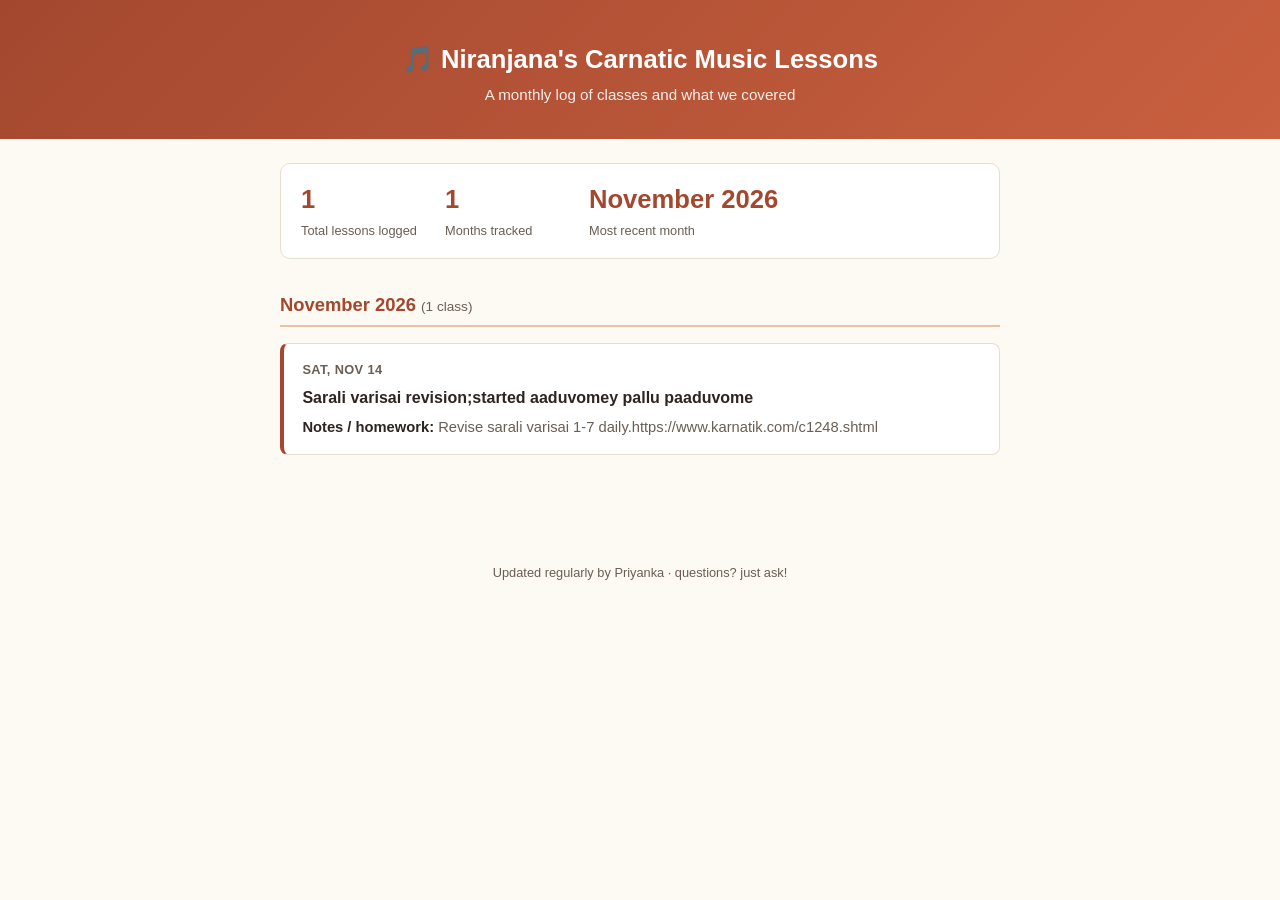
==== index.html @ 6fea1e1a "Changes" ====
<!DOCTYPE html>
<html lang="en">
<head>
  <meta charset="UTF-8" />
  <meta name="viewport" content="width=device-width, initial-scale=1.0" />
  <title>Niranjana's Carnatic Music Lessons</title>
  <link rel="stylesheet" href="style.css" />
</head>
<body>
  <header>
    <h1>🎵 Niranjana's Carnatic Music Lessons</h1>
    <p>A monthly log of classes and what we covered</p>
  </header>
  <main>
    <div class="summary" id="summary"></div>
    <div id="lessons"></div>
  </main>
  <footer>
    Updated regularly by Priyanka &middot; questions? just ask!
  </footer>
  <script src="script.js"></script>
</body>
</html>
---- style.css ----
:root {
  --bg: #fdf9f3;
  --card-bg: #ffffff;
  --accent: #a3482f;
  --accent-light: #e8c4a0;
  --text: #2e2420;
  --text-muted: #6b5e54;
  --border: #e9ddce;
}

* {
  box-sizing: border-box;
}

body {
  margin: 0;
  padding: 0;
  background: var(--bg);
  color: var(--text);
  font-family: -apple-system, BlinkMacSystemFont, "Segoe UI", Roboto, Helvetica, Arial, sans-serif;
  line-height: 1.5;
}

header {
  background: linear-gradient(135deg, var(--accent) 0%, #c9603f 100%);
  color: #fff;
  padding: 2.5rem 1.25rem 2rem;
  text-align: center;
}

header h1 {
  margin: 0 0 0.35rem;
  font-size: 1.6rem;
  font-weight: 700;
}

header p {
  margin: 0;
  opacity: 0.9;
  font-size: 0.95rem;
}

main {
  max-width: 760px;
  margin: 0 auto;
  padding: 1.5rem 1.25rem 3rem;
}

.summary {
  background: var(--card-bg);
  border: 1px solid var(--border);
  border-radius: 10px;
  padding: 1rem 1.25rem;
  margin-bottom: 2rem;
  display: flex;
  gap: 1.5rem;
  flex-wrap: wrap;
}

.summary-item {
  min-width: 120px;
}

.summary-item .num {
  font-size: 1.6rem;
  font-weight: 700;
  color: var(--accent);
  display: block;
}

.summary-item .label {
  font-size: 0.8rem;
  color: var(--text-muted);
}

.month-group {
  margin-bottom: 2.25rem;
}

.month-heading {
  font-size: 1.15rem;
  font-weight: 700;
  color: var(--accent);
  border-bottom: 2px solid var(--accent-light);
  padding-bottom: 0.4rem;
  margin-bottom: 1rem;
  position: sticky;
  top: 0;
}

.month-heading .count {
  font-size: 0.85rem;
  font-weight: 400;
  color: var(--text-muted);
}

.lesson-card {
  background: var(--card-bg);
  border: 1px solid var(--border);
  border-left: 4px solid var(--accent);
  border-radius: 8px;
  padding: 1rem 1.15rem;
  margin-bottom: 0.9rem;
}

.lesson-date {
  font-size: 0.8rem;
  font-weight: 600;
  color: var(--text-muted);
  text-transform: uppercase;
  letter-spacing: 0.03em;
  margin-bottom: 0.4rem;
}

.lesson-topics {
  font-size: 1rem;
  font-weight: 600;
  margin-bottom: 0.4rem;
}

.lesson-notes {
  font-size: 0.92rem;
  color: var(--text-muted);
}

.lesson-notes::before {
  content: "Notes / homework: ";
  font-weight: 600;
  color: var(--text);
}

.empty-state {
  text-align: center;
  color: var(--text-muted);
  padding: 3rem 1rem;
}

footer {
  text-align: center;
  font-size: 0.8rem;
  color: var(--text-muted);
  padding: 1.5rem 1rem 2.5rem;
}

@media (max-width: 480px) {
  header h1 {
    font-size: 1.3rem;
  }
  .summary {
    gap: 1rem;
  }
}
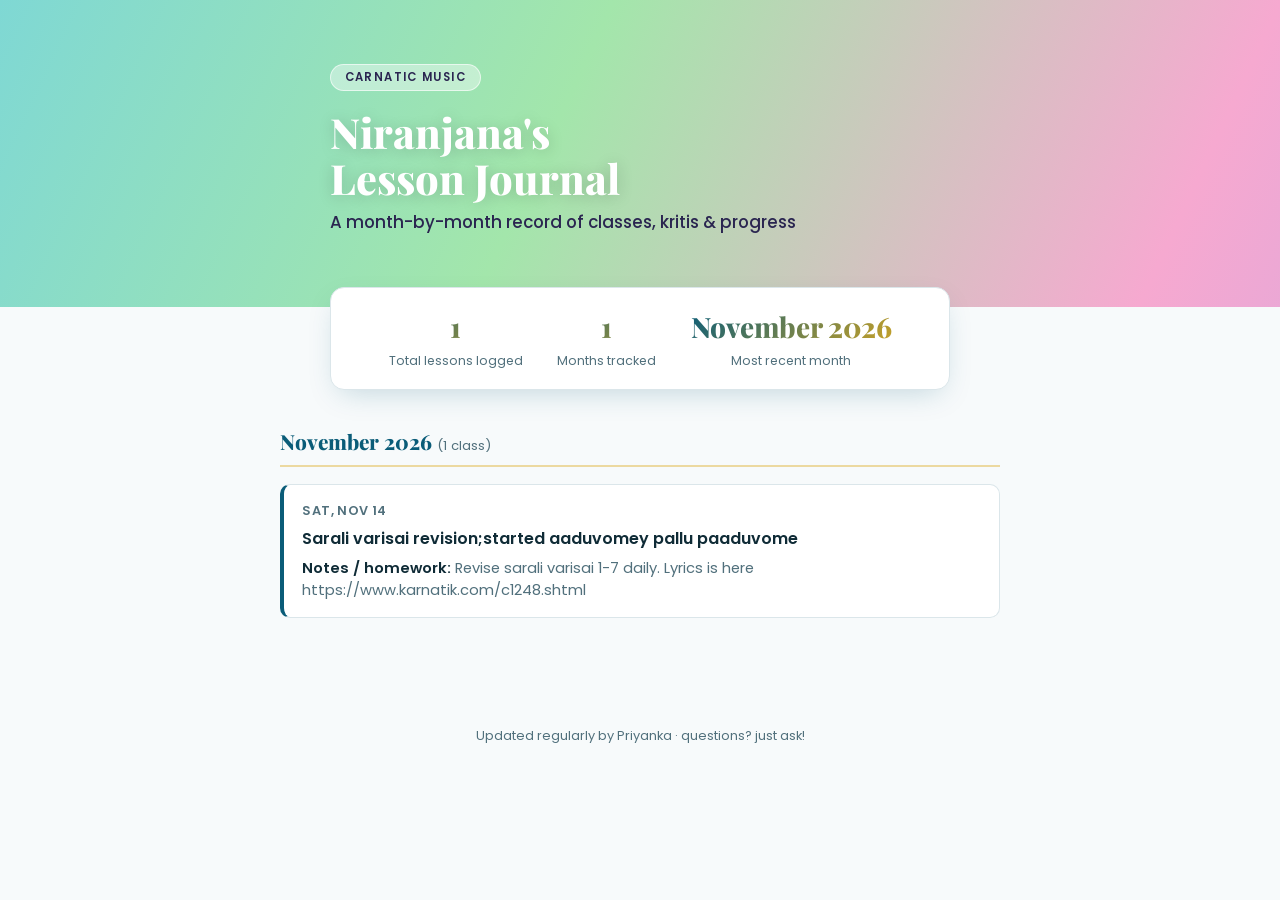
==== commit bda4590b: "This is changes so far" ====
--- a/index.html
+++ b/index.html
@@ -4,12 +4,18 @@
   <meta charset="UTF-8" />
   <meta name="viewport" content="width=device-width, initial-scale=1.0" />
   <title>Niranjana's Carnatic Music Lessons</title>
+  <link rel="preconnect" href="https://fonts.googleapis.com" />
+  <link rel="preconnect" href="https://fonts.gstatic.com" crossorigin />
+  <link href="https://fonts.googleapis.com/css2?family=Playfair+Display:wght@700;800&family=Poppins:wght@400;500;600&display=swap" rel="stylesheet" />
   <link rel="stylesheet" href="style.css" />
 </head>
 <body>
   <header>
-    <h1>🎵 Niranjana's Carnatic Music Lessons</h1>
-    <p>A monthly log of classes and what we covered</p>
+    <div class="header-content">
+      <span class="header-badge">Carnatic Music</span>
+      <h1>Niranjana's<br />Lesson Journal</h1>
+      <p>A month-by-month record of classes, kritis &amp; progress</p>
+    </div>
   </header>
   <main>
     <div class="summary" id="summary"></div>
--- a/style.css
+++ b/style.css
@@ -1,11 +1,12 @@
 :root {
-  --bg: #fdf9f3;
+  --bg: #f7fafb;
   --card-bg: #ffffff;
-  --accent: #a3482f;
-  --accent-light: #e8c4a0;
-  --text: #2e2420;
-  --text-muted: #6b5e54;
-  --border: #e9ddce;
+  --accent: #0a5c78;
+  --accent-light: #ecd9a0;
+  --gold: #c9a227;
+  --text: #0f2b36;
+  --text-muted: #51707c;
+  --border: #dbe6ea;
 }
 
 * {
@@ -17,27 +18,80 @@
   padding: 0;
   background: var(--bg);
   color: var(--text);
-  font-family: -apple-system, BlinkMacSystemFont, "Segoe UI", Roboto, Helvetica, Arial, sans-serif;
+  font-family: "Poppins", -apple-system, BlinkMacSystemFont, "Segoe UI", Roboto, Helvetica, Arial, sans-serif;
   line-height: 1.5;
 }
 
 header {
-  background: linear-gradient(135deg, var(--accent) 0%, #c9603f 100%);
+  position: relative;
+  overflow: hidden;
+  background: linear-gradient(115deg, #7fd8d4 0%, #a3e6ab 24%, #f6a9d0 50%, #c6a3e6 75%, #fcf0d6 100%);
+  background-size: 180% 180%;
+  animation: gradientShift 18s ease infinite;
+  padding: 4rem 1.5rem 4.5rem;
+  text-align: left;
+}
+
+@keyframes gradientShift {
+  0% { background-position: 0% 50%; }
+  50% { background-position: 100% 50%; }
+  100% { background-position: 0% 50%; }
+}
+
+.header-content {
+  position: relative;
+  z-index: 1;
+  max-width: 620px;
+  margin: 0 auto;
+}
+
+.header-badge {
+  display: inline-block;
+  background: rgba(255, 255, 255, 0.4);
+  border: 1px solid rgba(255, 255, 255, 0.6);
+  border-radius: 999px;
+  padding: 0.25rem 0.85rem;
+  font-size: 0.72rem;
+  font-weight: 600;
+  letter-spacing: 0.12em;
+  text-transform: uppercase;
+  color: #2a2550;
+  margin-bottom: 1.1rem;
+}
+
+header h1 {
+  margin: 0 0 0.6rem;
+  font-family: "Playfair Display", Georgia, serif;
+  font-size: 2.6rem;
+  line-height: 1.1;
+  font-weight: 800;
   color: #fff;
-  padding: 2.5rem 1.25rem 2rem;
-  text-align: center;
-}
-
-header h1 {
-  margin: 0 0 0.35rem;
-  font-size: 1.6rem;
-  font-weight: 700;
+  text-shadow: 0 2px 16px rgba(0, 0, 0, 0.18);
 }
 
 header p {
   margin: 0;
-  opacity: 0.9;
-  font-size: 0.95rem;
+  font-size: 1.05rem;
+  font-weight: 500;
+  color: #2a2550;
+}
+
+@media (prefers-reduced-motion: reduce) {
+  header {
+    animation: none;
+  }
+  .lesson-card {
+    transition: none;
+  }
+  .lesson-card:hover {
+    transform: none;
+  }
+}
+
+@media (max-width: 480px) {
+  header h1 {
+    font-size: 2rem;
+  }
 }
 
 main {
@@ -49,27 +103,37 @@
 .summary {
   background: var(--card-bg);
   border: 1px solid var(--border);
-  border-radius: 10px;
-  padding: 1rem 1.25rem;
-  margin-bottom: 2rem;
+  border-radius: 14px;
+  padding: 1.1rem 1.25rem;
+  margin: -2.75rem auto 2.25rem;
+  position: relative;
+  z-index: 2;
+  max-width: 620px;
   display: flex;
   gap: 1.5rem;
   flex-wrap: wrap;
+  justify-content: center;
+  box-shadow: 0 10px 30px -10px rgba(10, 92, 120, 0.25);
 }
 
 .summary-item {
   min-width: 120px;
+  text-align: center;
 }
 
 .summary-item .num {
-  font-size: 1.6rem;
-  font-weight: 700;
-  color: var(--accent);
+  font-family: "Playfair Display", Georgia, serif;
+  font-size: 1.75rem;
+  font-weight: 800;
+  background: linear-gradient(135deg, var(--accent), var(--gold));
+  -webkit-background-clip: text;
+  background-clip: text;
+  color: transparent;
   display: block;
 }
 
 .summary-item .label {
-  font-size: 0.8rem;
+  font-size: 0.78rem;
   color: var(--text-muted);
 }
 
@@ -78,18 +142,18 @@
 }
 
 .month-heading {
-  font-size: 1.15rem;
-  font-weight: 700;
+  font-family: "Playfair Display", Georgia, serif;
+  font-size: 1.3rem;
+  font-weight: 800;
   color: var(--accent);
   border-bottom: 2px solid var(--accent-light);
-  padding-bottom: 0.4rem;
-  margin-bottom: 1rem;
-  position: sticky;
-  top: 0;
+  padding-bottom: 0.45rem;
+  margin-bottom: 1.1rem;
 }
 
 .month-heading .count {
-  font-size: 0.85rem;
+  font-family: "Poppins", sans-serif;
+  font-size: 0.82rem;
   font-weight: 400;
   color: var(--text-muted);
 }
@@ -98,9 +162,16 @@
   background: var(--card-bg);
   border: 1px solid var(--border);
   border-left: 4px solid var(--accent);
-  border-radius: 8px;
+  border-radius: 10px;
   padding: 1rem 1.15rem;
   margin-bottom: 0.9rem;
+  transition: transform 0.18s ease, box-shadow 0.18s ease, border-left-color 0.18s ease;
+}
+
+.lesson-card:hover {
+  transform: translateY(-3px);
+  box-shadow: 0 12px 24px -12px rgba(10, 92, 120, 0.3);
+  border-left-color: var(--gold);
 }
 
 .lesson-date {
@@ -143,9 +214,6 @@
 }
 
 @media (max-width: 480px) {
-  header h1 {
-    font-size: 1.3rem;
-  }
   .summary {
     gap: 1rem;
   }
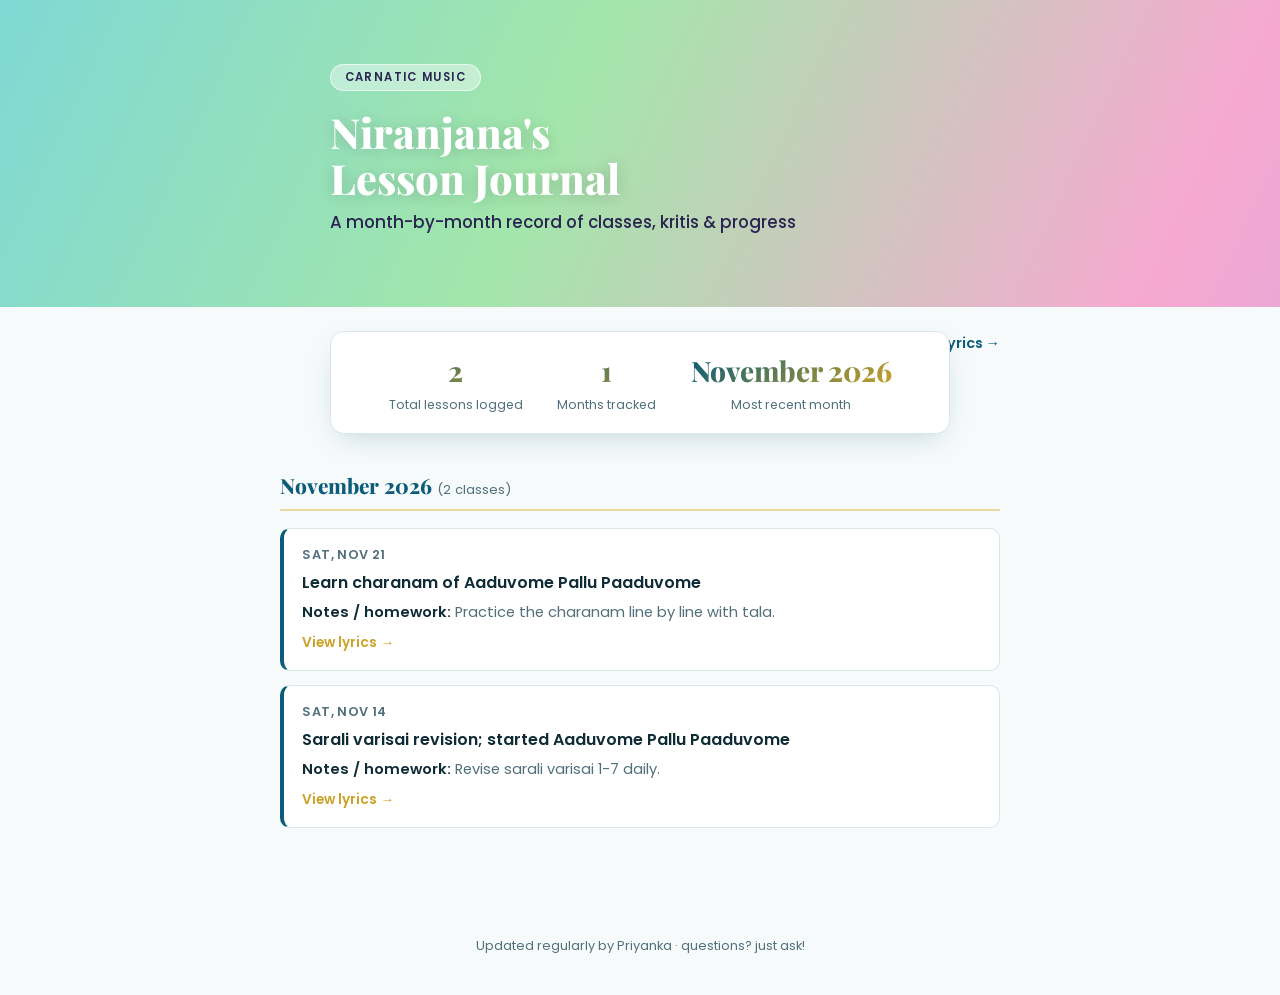
==== commit 9460ee2a: "Changes" ====
--- a/index.html
+++ b/index.html
@@ -18,6 +18,7 @@
     </div>
   </header>
   <main>
+    <p class="nav-links top-nav"><a href="lyrics.html">Browse song lyrics &rarr;</a></p>
     <div class="summary" id="summary"></div>
     <div id="lessons"></div>
   </main>
--- a/style.css
+++ b/style.css
@@ -98,6 +98,25 @@
   max-width: 760px;
   margin: 0 auto;
   padding: 1.5rem 1.25rem 3rem;
+}
+
+.nav-links {
+  margin: 0 0 1.25rem;
+}
+
+.nav-links a {
+  color: var(--accent);
+  font-weight: 600;
+  text-decoration: none;
+  font-size: 0.9rem;
+}
+
+.nav-links a:hover {
+  text-decoration: underline;
+}
+
+.top-nav {
+  text-align: right;
 }
 
 .summary {
@@ -200,6 +219,19 @@
   color: var(--text);
 }
 
+.lesson-song-link {
+  display: inline-block;
+  margin-top: 0.6rem;
+  font-size: 0.85rem;
+  font-weight: 600;
+  color: var(--gold);
+  text-decoration: none;
+}
+
+.lesson-song-link:hover {
+  text-decoration: underline;
+}
+
 .empty-state {
   text-align: center;
   color: var(--text-muted);
